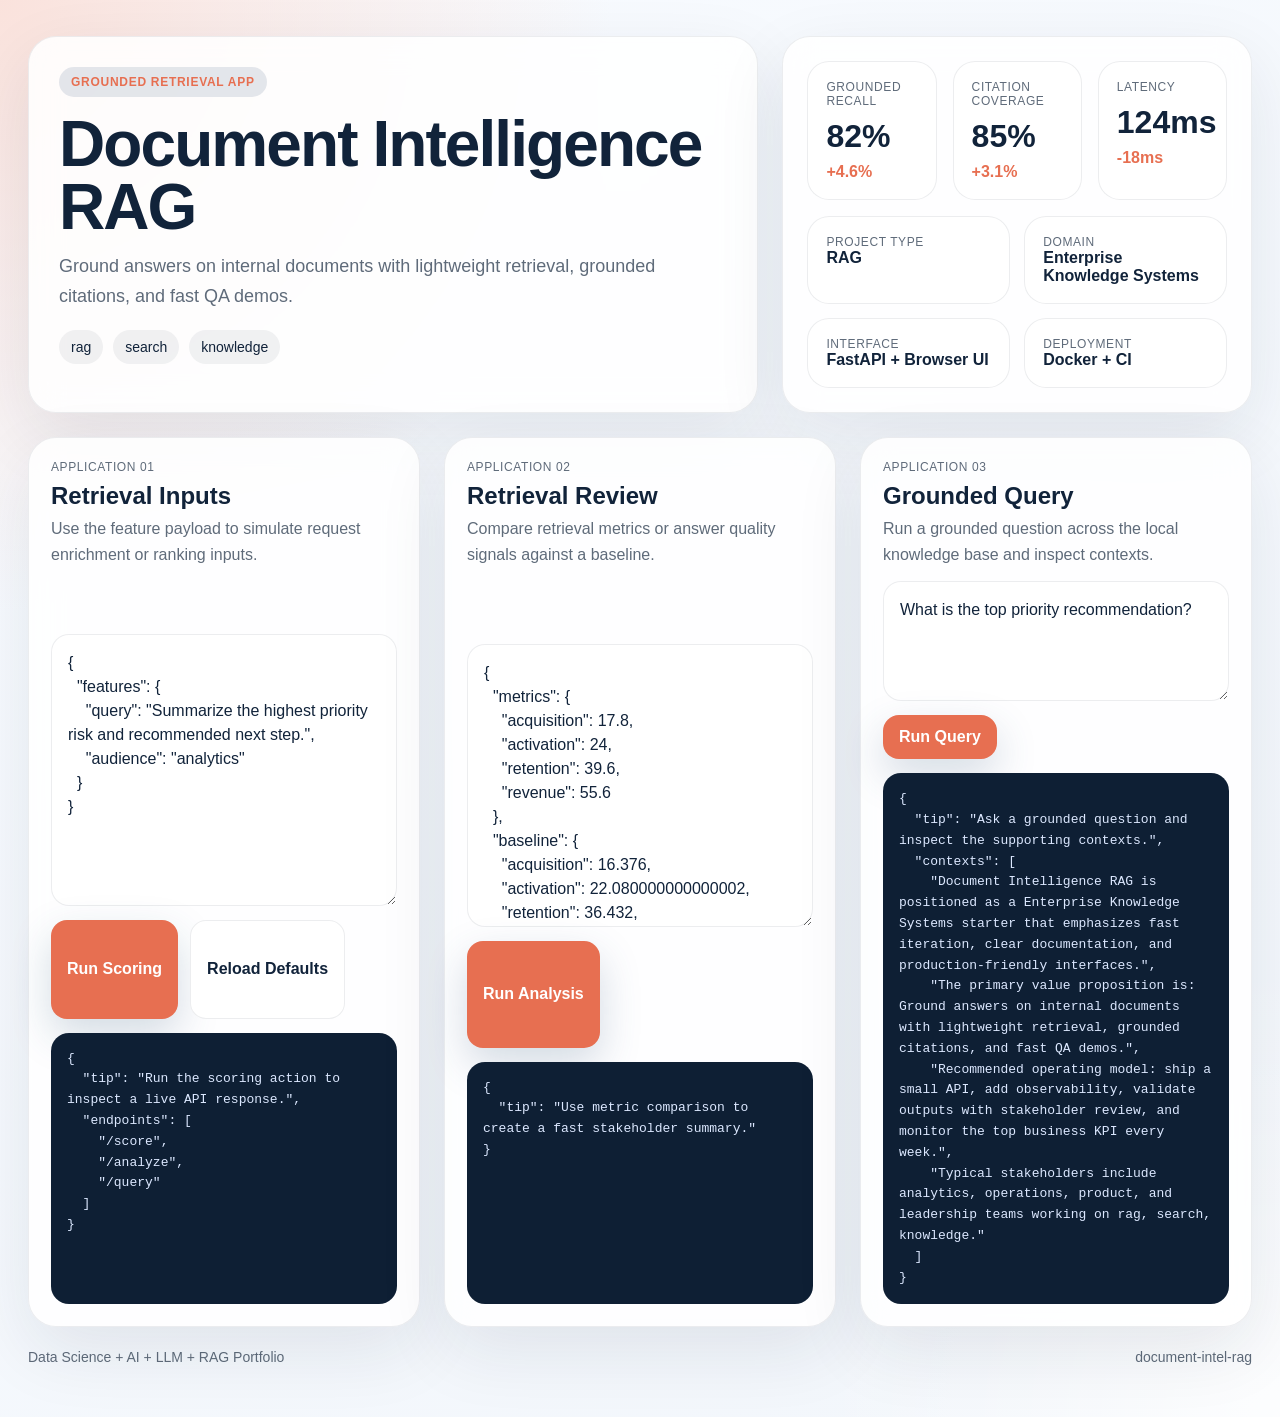
==== src/app/web/index.html @ 3b75ac01 "Publish production-ready portfolio project" ====
<!doctype html>
        <html lang="en">
        <head>
          <meta charset="utf-8">
          <meta name="viewport" content="width=device-width, initial-scale=1">
          <title>Document Intelligence RAG</title>
          <link rel="stylesheet" href="./styles.css">
          <style>:root { --accent: #e76f51; }</style>
        </head>
        <body>
          <div class="page">
            <section class="hero">
              <div class="panel hero-copy">
                <span class="eyebrow">Grounded Retrieval App</span>
                <h1 id="project-title">Document Intelligence RAG</h1>
                <p id="project-summary" class="lead">Ground answers on internal documents with lightweight retrieval, grounded citations, and fast QA demos.</p>
                <ul id="project-tags" class="tag-list">
                  <li>rag</li><li>search</li><li>knowledge</li>
                </ul>
              </div>
              <div class="panel hero-side">
                <div class="metric-grid">
                  <article class='card'><span>Grounded Recall</span><strong>82%</strong><em>+4.6%</em></article>
<article class='card'><span>Citation Coverage</span><strong>85%</strong><em>+3.1%</em></article>
<article class='card'><span>Latency</span><strong>124ms</strong><em>-18ms</em></article>
                </div>
                <div class="mini-grid">
                  <article class='mini-card'><span>Project Type</span><strong>RAG</strong></article><article class='mini-card'><span>Domain</span><strong>Enterprise Knowledge Systems</strong></article><article class='mini-card'><span>Interface</span><strong>FastAPI + Browser UI</strong></article><article class='mini-card'><span>Deployment</span><strong>Docker + CI</strong></article>
                </div>
              </div>
            </section>
            <section class="app-grid">
              <article class="panel module">
                <div class="module-header">
                  <span>Application 01</span>
                  <h2>Retrieval Inputs</h2>
                  <p>Use the feature payload to simulate request enrichment or ranking inputs.</p>
                </div>
                <textarea id="score-input"></textarea>
                <div class="button-row">
                  <button id="run-score">Run Scoring</button>
                  <button id="load-defaults" class="secondary" type="button">Reload Defaults</button>
                </div>
                <pre id="score-output"></pre>
              </article>
              <article class="panel module">
                <div class="module-header">
                  <span>Application 02</span>
                  <h2>Retrieval Review</h2>
                  <p>Compare retrieval metrics or answer quality signals against a baseline.</p>
                </div>
                <textarea id="analyze-input"></textarea>
                <div class="button-row">
                  <button id="run-analyze">Run Analysis</button>
                </div>
                <pre id="analyze-output"></pre>
              </article>
              <article class="panel module">
                <div class="module-header">
                  <span>Application 03</span>
                  <h2>Grounded Query</h2>
                  <p>Run a grounded question across the local knowledge base and inspect contexts.</p>
                </div>
                <textarea id="query-input" class="query-input"></textarea>
                <div class="button-row">
                  <button id="run-query">Run Query</button>
                </div>
                <pre id="query-output"></pre>
              </article>
            </section>
            <footer class="footer">
              <span>Data Science + AI + LLM + RAG Portfolio</span>
              <span>document-intel-rag</span>
            </footer>
          </div>
          <script id="bootstrap-data" type="application/json">{"project": {"slug": "document-intel-rag", "title": "Document Intelligence RAG", "project_type": "rag", "domain": "Enterprise Knowledge Systems", "summary": "Ground answers on internal documents with lightweight retrieval, grounded citations, and fast QA demos.", "tags": ["rag", "search", "knowledge"]}, "sample_features": {"query": "Summarize the highest priority risk and recommended next step.", "audience": "analytics"}, "sample_metrics": {"acquisition": 17.8, "activation": 24.0, "retention": 39.6, "revenue": 55.6}, "sample_query": "What is the top priority recommendation?", "knowledge_base": ["Document Intelligence RAG is positioned as a Enterprise Knowledge Systems starter that emphasizes fast iteration, clear documentation, and production-friendly interfaces.", "The primary value proposition is: Ground answers on internal documents with lightweight retrieval, grounded citations, and fast QA demos.", "Recommended operating model: ship a small API, add observability, validate outputs with stakeholder review, and monitor the top business KPI every week.", "Typical stakeholders include analytics, operations, product, and leadership teams working on rag, search, knowledge."], "dashboard_metrics": [{"label": "Grounded Recall", "value": "82%", "delta": "+4.6%"}, {"label": "Citation Coverage", "value": "85%", "delta": "+3.1%"}, {"label": "Latency", "value": "124ms", "delta": "-18ms"}]}</script>
          <script src="./app.js"></script>
        </body>
        </html>
---- src/app/web/styles.css ----
:root {
  --accent: #3d5a80;
  --accent-soft: rgba(61, 90, 128, 0.14);
  --bg: #f2f6fb;
  --card: rgba(255, 255, 255, 0.86);
  --line: rgba(16, 32, 51, 0.08);
  --ink: #11233a;
  --muted: #5f6b7a;
  --success: #2a9d8f;
}
* { box-sizing: border-box; }
html, body { margin: 0; min-height: 100%; }
body {
  font-family: "Avenir Next", "Segoe UI", sans-serif;
  color: var(--ink);
  background:
    radial-gradient(circle at top left, color-mix(in srgb, var(--accent) 20%, white), transparent 32%),
    radial-gradient(circle at bottom right, rgba(255,255,255,0.82), transparent 24%),
    linear-gradient(145deg, #f8fbff, var(--bg));
}
.page {
  max-width: 1320px;
  margin: 0 auto;
  padding: 36px 28px 52px;
}
.hero {
  display: grid;
  grid-template-columns: 1.4fr 0.9fr;
  gap: 24px;
  margin-bottom: 24px;
}
.panel {
  background: var(--card);
  border: 1px solid var(--line);
  border-radius: 28px;
  box-shadow: 0 24px 70px rgba(17, 35, 58, 0.09);
  backdrop-filter: blur(16px);
}
.hero-copy {
  padding: 30px;
}
.eyebrow {
  display: inline-flex;
  align-items: center;
  gap: 8px;
  padding: 8px 12px;
  background: var(--accent-soft);
  color: var(--accent);
  border-radius: 999px;
  text-transform: uppercase;
  letter-spacing: 0.06em;
  font-size: 12px;
  font-weight: 700;
}
h1 {
  margin: 16px 0 14px;
  font-size: clamp(2.2rem, 5vw, 4rem);
  line-height: 0.98;
  letter-spacing: -0.03em;
}
.lead {
  font-size: 18px;
  line-height: 1.65;
  color: var(--muted);
  max-width: 60ch;
  margin: 0;
}
.tag-list {
  display: flex;
  flex-wrap: wrap;
  gap: 10px;
  list-style: none;
  margin: 18px 0 0;
  padding: 0;
}
.tag-list li {
  padding: 9px 12px;
  border-radius: 999px;
  background: rgba(17, 35, 58, 0.06);
  color: var(--ink);
  font-size: 14px;
}
.hero-side {
  padding: 24px;
  display: grid;
  gap: 16px;
  align-content: space-between;
}
.metric-grid {
  display: grid;
  grid-template-columns: repeat(3, minmax(0, 1fr));
  gap: 16px;
}
.metric-card,
.mini-card,
.card {
  background: white;
  border: 1px solid var(--line);
  border-radius: 22px;
  padding: 18px;
}
.metric-card span,
.card span,
.mini-card span,
.module-header span {
  display: block;
  color: var(--muted);
  text-transform: uppercase;
  letter-spacing: 0.05em;
  font-size: 12px;
}
.metric-card strong,
.card strong {
  display: block;
  font-size: 32px;
  margin-top: 10px;
}
.metric-card em,
.card em {
  display: inline-block;
  margin-top: 8px;
  font-style: normal;
  color: var(--accent);
  font-weight: 700;
}
.mini-grid {
  display: grid;
  grid-template-columns: repeat(2, minmax(0, 1fr));
  gap: 14px;
}
.app-grid {
  display: grid;
  grid-template-columns: repeat(3, minmax(0, 1fr));
  gap: 24px;
}
.module {
  padding: 22px;
  display: grid;
  gap: 14px;
}
.module-header h2 {
  margin: 8px 0 6px;
  font-size: 24px;
}
.module-header p {
  margin: 0;
  color: var(--muted);
  line-height: 1.6;
}
textarea, input, button {
  font: inherit;
}
textarea {
  width: 100%;
  min-height: 220px;
  resize: vertical;
  border: 1px solid var(--line);
  border-radius: 18px;
  padding: 16px;
  background: rgba(255,255,255,0.92);
  color: var(--ink);
  line-height: 1.5;
}
.query-input {
  min-height: 120px;
}
button {
  border: 0;
  border-radius: 16px;
  background: var(--accent);
  color: white;
  padding: 13px 16px;
  font-weight: 700;
  cursor: pointer;
  box-shadow: 0 16px 40px rgba(61, 90, 128, 0.22);
}
button.secondary {
  background: white;
  color: var(--ink);
  border: 1px solid var(--line);
  box-shadow: none;
}
.button-row {
  display: flex;
  gap: 12px;
  flex-wrap: wrap;
}
pre {
  margin: 0;
  white-space: pre-wrap;
  word-break: break-word;
  background: #0e1f34;
  color: #dce8ff;
  border-radius: 18px;
  padding: 16px;
  min-height: 180px;
  font-size: 13px;
  line-height: 1.6;
  overflow: auto;
}
.footer {
  display: flex;
  justify-content: space-between;
  margin-top: 22px;
  color: var(--muted);
  font-size: 14px;
}
@media (max-width: 1080px) {
  .hero, .app-grid { grid-template-columns: 1fr; }
  .metric-grid { grid-template-columns: 1fr; }
}
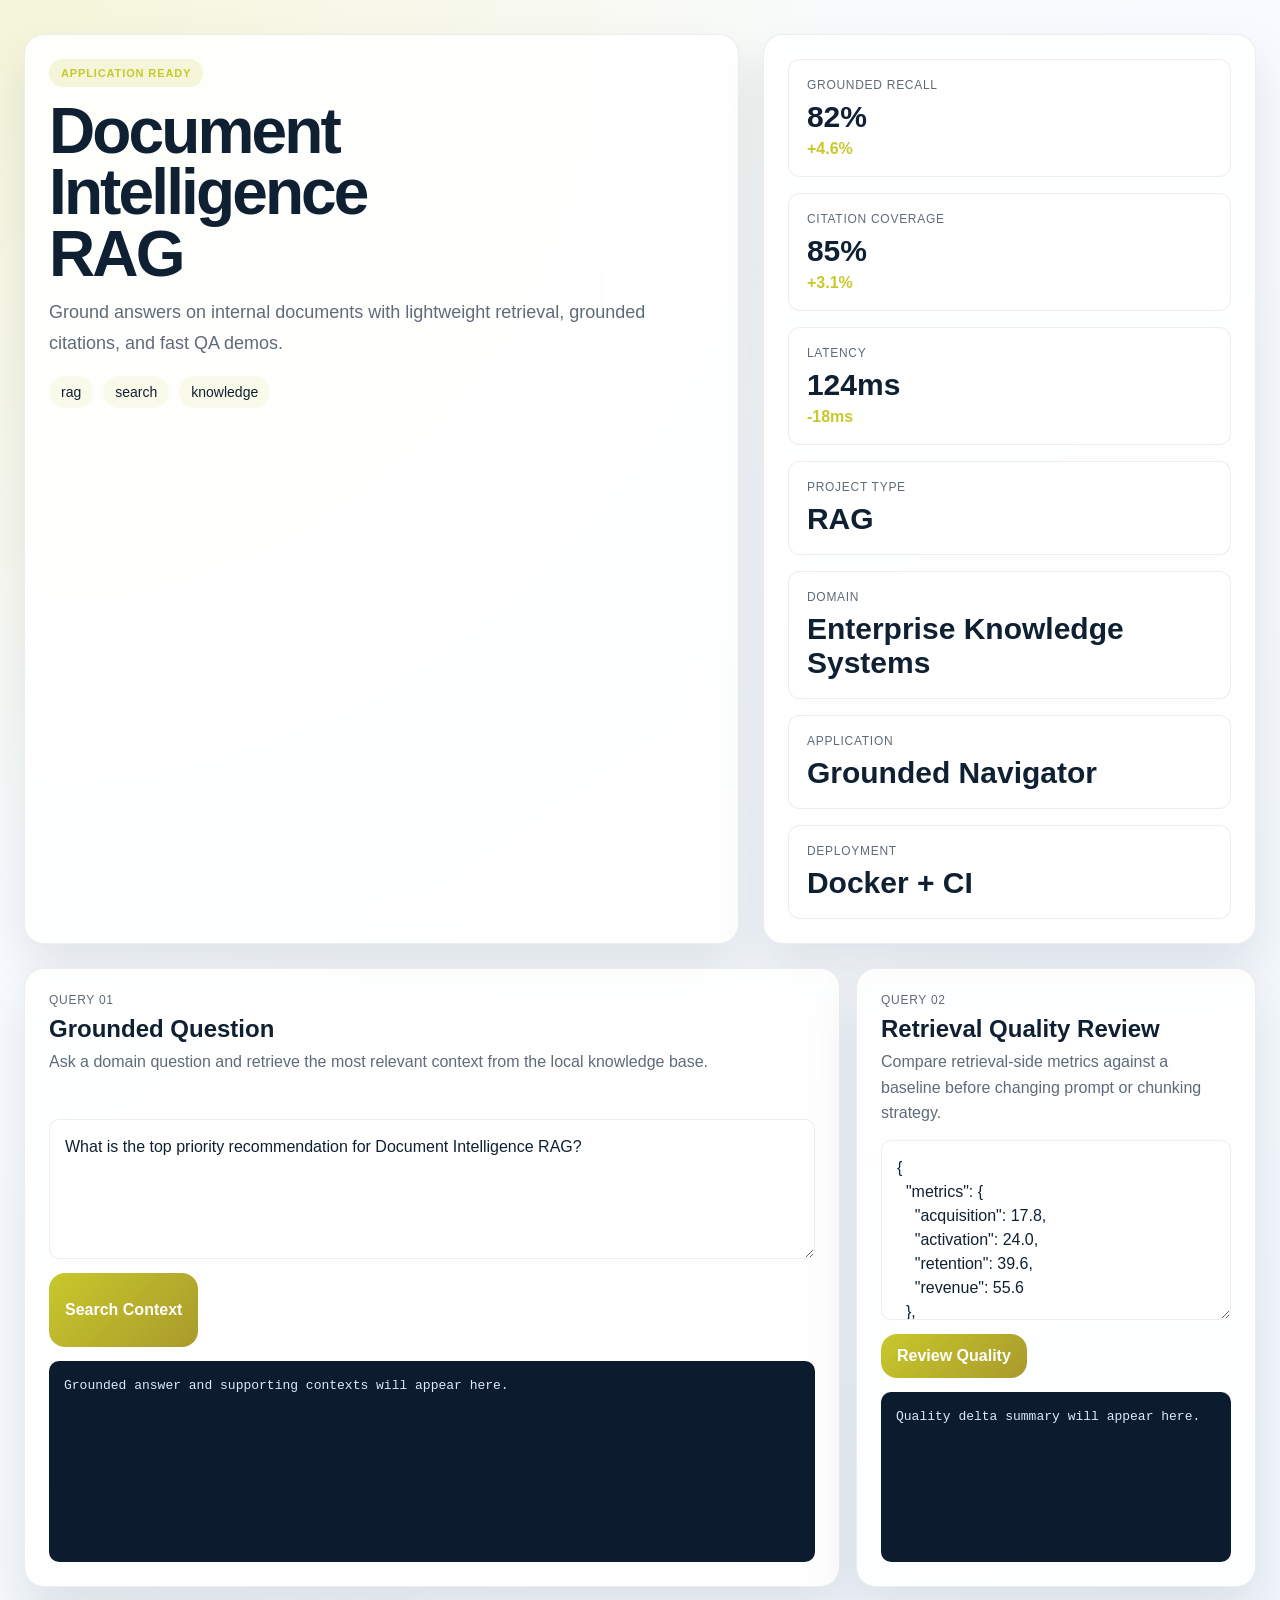
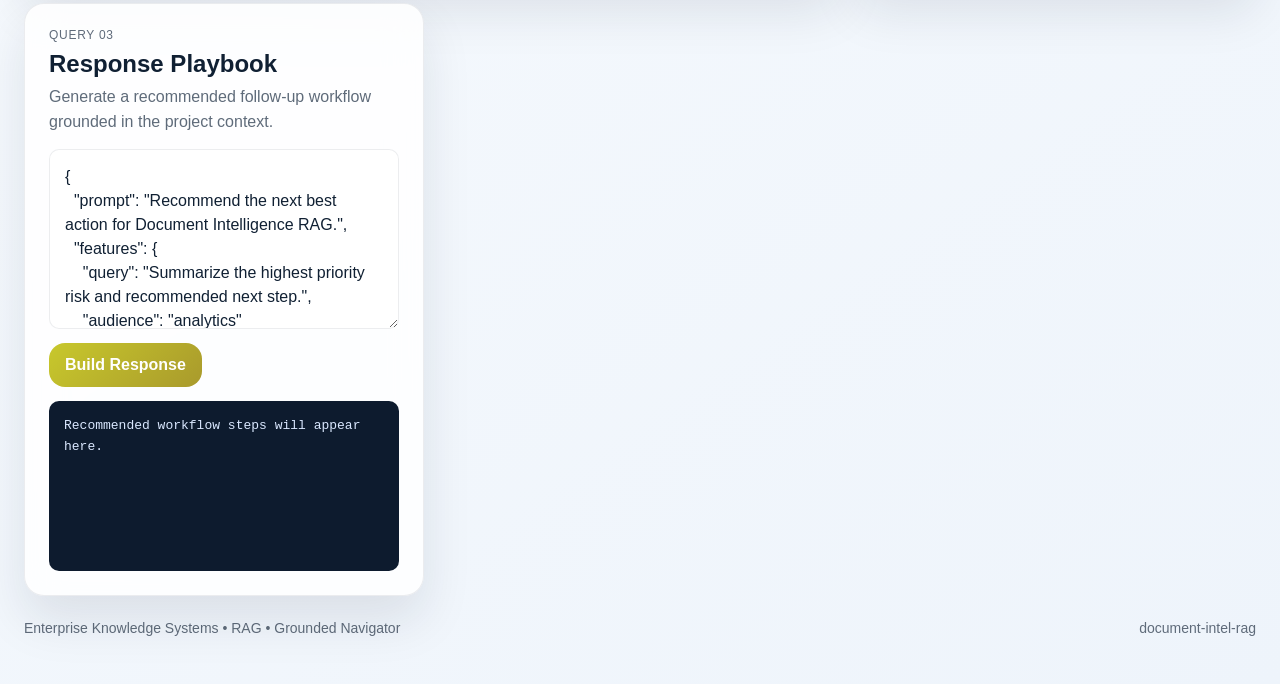
==== commit 909f9590: "Publish production-ready portfolio project" ====
--- a/src/app/web/index.html
+++ b/src/app/web/index.html
@@ -6,13 +6,12 @@
           <meta name="viewport" content="width=device-width, initial-scale=1">
           <title>Document Intelligence RAG</title>
           <link rel="stylesheet" href="./styles.css">
-          <style>:root { --accent: #e76f51; }</style>
         </head>
-        <body>
-          <div class="page">
+        <body class="surface-mist">
+          <div class="page layout-horizon eyebrow-solid headline-compact modules-3 hero-align-left">
             <section class="hero">
               <div class="panel hero-copy">
-                <span class="eyebrow">Grounded Retrieval App</span>
+                <span class="eyebrow" data-health>Grounded Navigator</span>
                 <h1 id="project-title">Document Intelligence RAG</h1>
                 <p id="project-summary" class="lead">Ground answers on internal documents with lightweight retrieval, grounded citations, and fast QA demos.</p>
                 <ul id="project-tags" class="tag-list">
@@ -26,55 +25,79 @@
 <article class='card'><span>Latency</span><strong>124ms</strong><em>-18ms</em></article>
                 </div>
                 <div class="mini-grid">
-                  <article class='mini-card'><span>Project Type</span><strong>RAG</strong></article><article class='mini-card'><span>Domain</span><strong>Enterprise Knowledge Systems</strong></article><article class='mini-card'><span>Interface</span><strong>FastAPI + Browser UI</strong></article><article class='mini-card'><span>Deployment</span><strong>Docker + CI</strong></article>
+                  <article class='mini-card'><span>Project Type</span><strong>RAG</strong></article><article class='mini-card'><span>Domain</span><strong>Enterprise Knowledge Systems</strong></article><article class='mini-card'><span>Application</span><strong>Grounded Navigator</strong></article><article class='mini-card'><span>Deployment</span><strong>Docker + CI</strong></article>
                 </div>
               </div>
             </section>
             <section class="app-grid">
-              <article class="panel module">
-                <div class="module-header">
-                  <span>Application 01</span>
-                  <h2>Retrieval Inputs</h2>
-                  <p>Use the feature payload to simulate request enrichment or ranking inputs.</p>
-                </div>
-                <textarea id="score-input"></textarea>
-                <div class="button-row">
-                  <button id="run-score">Run Scoring</button>
-                  <button id="load-defaults" class="secondary" type="button">Reload Defaults</button>
-                </div>
-                <pre id="score-output"></pre>
-              </article>
-              <article class="panel module">
-                <div class="module-header">
-                  <span>Application 02</span>
-                  <h2>Retrieval Review</h2>
-                  <p>Compare retrieval metrics or answer quality signals against a baseline.</p>
-                </div>
-                <textarea id="analyze-input"></textarea>
-                <div class="button-row">
-                  <button id="run-analyze">Run Analysis</button>
-                </div>
-                <pre id="analyze-output"></pre>
-              </article>
-              <article class="panel module">
-                <div class="module-header">
-                  <span>Application 03</span>
-                  <h2>Grounded Query</h2>
-                  <p>Run a grounded question across the local knowledge base and inspect contexts.</p>
-                </div>
-                <textarea id="query-input" class="query-input"></textarea>
-                <div class="button-row">
-                  <button id="run-query">Run Query</button>
-                </div>
-                <pre id="query-output"></pre>
-              </article>
+              <article class="panel module js-module span-wide">
+  <div class="module-header">
+    <span>Query 01</span>
+    <h2>Grounded Question</h2>
+    <p>Ask a domain question and retrieve the most relevant context from the local knowledge base.</p>
+  </div>
+  <textarea class="js-input module-input-text">What is the top priority recommendation for Document Intelligence RAG?</textarea>
+  <div class="button-row">
+    <button class="js-run" data-endpoint="/query" data-input-mode="text">Search Context</button>
+  </div>
+  <pre class="js-output">Grounded answer and supporting contexts will appear here.</pre>
+</article>
+<article class="panel module js-module span-normal">
+          <div class="module-header">
+            <span>Query 02</span>
+            <h2>Retrieval Quality Review</h2>
+            <p>Compare retrieval-side metrics against a baseline before changing prompt or chunking strategy.</p>
+          </div>
+          <textarea class="js-input">{
+  &quot;metrics&quot;: {
+    &quot;acquisition&quot;: 17.8,
+    &quot;activation&quot;: 24.0,
+    &quot;retention&quot;: 39.6,
+    &quot;revenue&quot;: 55.6
+  },
+  &quot;baseline&quot;: {
+    &quot;acquisition&quot;: 16.38,
+    &quot;activation&quot;: 22.08,
+    &quot;retention&quot;: 36.43,
+    &quot;revenue&quot;: 51.15
+  }
+}</textarea>
+          <div class="button-row">
+            <button class="js-run" data-endpoint="/analyze" data-input-mode="json">Review Quality</button>
+          </div>
+          <pre class="js-output">Quality delta summary will appear here.</pre>
+        </article>
+<article class="panel module js-module span-normal">
+          <div class="module-header">
+            <span>Query 03</span>
+            <h2>Response Playbook</h2>
+            <p>Generate a recommended follow-up workflow grounded in the project context.</p>
+          </div>
+          <textarea class="js-input">{
+  &quot;prompt&quot;: &quot;Recommend the next best action for Document Intelligence RAG.&quot;,
+  &quot;features&quot;: {
+    &quot;query&quot;: &quot;Summarize the highest priority risk and recommended next step.&quot;,
+    &quot;audience&quot;: &quot;analytics&quot;
+  },
+  &quot;metrics&quot;: {
+    &quot;acquisition&quot;: 17.8,
+    &quot;activation&quot;: 24.0,
+    &quot;retention&quot;: 39.6,
+    &quot;revenue&quot;: 55.6
+  }
+}</textarea>
+          <div class="button-row">
+            <button class="js-run" data-endpoint="/recommend" data-input-mode="json">Build Response</button>
+          </div>
+          <pre class="js-output">Recommended workflow steps will appear here.</pre>
+        </article>
             </section>
             <footer class="footer">
-              <span>Data Science + AI + LLM + RAG Portfolio</span>
+              <span>Enterprise Knowledge Systems • RAG • Grounded Navigator</span>
               <span>document-intel-rag</span>
             </footer>
           </div>
-          <script id="bootstrap-data" type="application/json">{"project": {"slug": "document-intel-rag", "title": "Document Intelligence RAG", "project_type": "rag", "domain": "Enterprise Knowledge Systems", "summary": "Ground answers on internal documents with lightweight retrieval, grounded citations, and fast QA demos.", "tags": ["rag", "search", "knowledge"]}, "sample_features": {"query": "Summarize the highest priority risk and recommended next step.", "audience": "analytics"}, "sample_metrics": {"acquisition": 17.8, "activation": 24.0, "retention": 39.6, "revenue": 55.6}, "sample_query": "What is the top priority recommendation?", "knowledge_base": ["Document Intelligence RAG is positioned as a Enterprise Knowledge Systems starter that emphasizes fast iteration, clear documentation, and production-friendly interfaces.", "The primary value proposition is: Ground answers on internal documents with lightweight retrieval, grounded citations, and fast QA demos.", "Recommended operating model: ship a small API, add observability, validate outputs with stakeholder review, and monitor the top business KPI every week.", "Typical stakeholders include analytics, operations, product, and leadership teams working on rag, search, knowledge."], "dashboard_metrics": [{"label": "Grounded Recall", "value": "82%", "delta": "+4.6%"}, {"label": "Citation Coverage", "value": "85%", "delta": "+3.1%"}, {"label": "Latency", "value": "124ms", "delta": "-18ms"}]}</script>
+          <script id="bootstrap-data" type="application/json">{"project": {"slug": "document-intel-rag", "title": "Document Intelligence RAG", "project_type": "rag", "domain": "Enterprise Knowledge Systems", "summary": "Ground answers on internal documents with lightweight retrieval, grounded citations, and fast QA demos.", "tags": ["rag", "search", "knowledge"]}, "app_archetype": "navigator", "ui_profile": {"layout": "horizon", "surface": "mist", "font_stack": "\"Manrope\", \"Segoe UI\", sans-serif", "radius": 20, "shadow": 50, "eyebrow_style": "solid", "module_columns": 3, "hero_align": "left", "headline_mode": "compact"}, "app_modules": [{"label": "Query 01", "title": "Grounded Question", "description": "Ask a domain question and retrieve the most relevant context from the local knowledge base.", "endpoint": "/query", "input_mode": "text", "cta": "Search Context", "prefill": "What is the top priority recommendation for Document Intelligence RAG?", "hint": "Grounded answer and supporting contexts will appear here.", "span": "wide"}, {"label": "Query 02", "title": "Retrieval Quality Review", "description": "Compare retrieval-side metrics against a baseline before changing prompt or chunking strategy.", "endpoint": "/analyze", "input_mode": "json", "cta": "Review Quality", "prefill": "{\n  \"metrics\": {\n    \"acquisition\": 17.8,\n    \"activation\": 24.0,\n    \"retention\": 39.6,\n    \"revenue\": 55.6\n  },\n  \"baseline\": {\n    \"acquisition\": 16.38,\n    \"activation\": 22.08,\n    \"retention\": 36.43,\n    \"revenue\": 51.15\n  }\n}", "hint": "Quality delta summary will appear here.", "span": "normal"}, {"label": "Query 03", "title": "Response Playbook", "description": "Generate a recommended follow-up workflow grounded in the project context.", "endpoint": "/recommend", "input_mode": "json", "cta": "Build Response", "prefill": "{\n  \"prompt\": \"Recommend the next best action for Document Intelligence RAG.\",\n  \"features\": {\n    \"query\": \"Summarize the highest priority risk and recommended next step.\",\n    \"audience\": \"analytics\"\n  },\n  \"metrics\": {\n    \"acquisition\": 17.8,\n    \"activation\": 24.0,\n    \"retention\": 39.6,\n    \"revenue\": 55.6\n  }\n}", "hint": "Recommended workflow steps will appear here.", "span": "normal"}], "sample_features": {"query": "Summarize the highest priority risk and recommended next step.", "audience": "analytics"}, "sample_metrics": {"acquisition": 17.8, "activation": 24.0, "retention": 39.6, "revenue": 55.6}, "knowledge_base": ["Document Intelligence RAG is positioned as a Enterprise Knowledge Systems starter that emphasizes fast iteration, clear documentation, and production-friendly interfaces.", "The primary value proposition is: Ground answers on internal documents with lightweight retrieval, grounded citations, and fast QA demos.", "Recommended operating model: ship a small API, add observability, validate outputs with stakeholder review, and monitor the top business KPI every week.", "Typical stakeholders include analytics, operations, product, and leadership teams working on rag, search, knowledge."], "dashboard_metrics": [{"label": "Grounded Recall", "value": "82%", "delta": "+4.6%"}, {"label": "Citation Coverage", "value": "85%", "delta": "+3.1%"}, {"label": "Latency", "value": "124ms", "delta": "-18ms"}]}</script>
           <script src="./app.js"></script>
         </body>
         </html>
--- a/src/app/web/styles.css
+++ b/src/app/web/styles.css
@@ -1,141 +1,185 @@
 
 :root {
-  --accent: #3d5a80;
-  --accent-soft: rgba(61, 90, 128, 0.14);
-  --bg: #f2f6fb;
+  --accent: #c8c82c;
+  --accent-2: #a99a2c;
+  --accent-soft: color-mix(in srgb, var(--accent) 18%, white);
+  --radius: 20px;
+  --shadow-size: 50px;
+  --font-stack: "Manrope", "Segoe UI", sans-serif;
+  --bg: #f4f7fb;
   --card: rgba(255, 255, 255, 0.86);
   --line: rgba(16, 32, 51, 0.08);
-  --ink: #11233a;
+  --ink: #102033;
   --muted: #5f6b7a;
-  --success: #2a9d8f;
+  --output-bg: #0d1b2e;
+  --output-ink: #dae8ff;
 }
 * { box-sizing: border-box; }
 html, body { margin: 0; min-height: 100%; }
 body {
-  font-family: "Avenir Next", "Segoe UI", sans-serif;
+  font-family: var(--font-stack);
   color: var(--ink);
-  background:
-    radial-gradient(circle at top left, color-mix(in srgb, var(--accent) 20%, white), transparent 32%),
-    radial-gradient(circle at bottom right, rgba(255,255,255,0.82), transparent 24%),
-    linear-gradient(145deg, #f8fbff, var(--bg));
+  background: linear-gradient(145deg, #f8fbff, var(--bg));
+}
+body.surface-mist {
+  --bg: #eef4fb;
+  background:
+    radial-gradient(circle at top left, color-mix(in srgb, var(--accent) 18%, white), transparent 34%),
+    linear-gradient(145deg, #fbfdff, var(--bg));
+}
+body.surface-aurora {
+  --bg: #edf1ff;
+  background:
+    radial-gradient(circle at 0% 0%, color-mix(in srgb, var(--accent) 22%, white), transparent 38%),
+    radial-gradient(circle at 100% 100%, color-mix(in srgb, var(--accent-2) 20%, white), transparent 28%),
+    linear-gradient(135deg, #f7f8ff, var(--bg));
+}
+body.surface-sand {
+  --bg: #f5efe8;
+  --card: rgba(255, 251, 246, 0.9);
+  background:
+    linear-gradient(135deg, rgba(255,255,255,0.82), rgba(245, 239, 232, 0.98)),
+    radial-gradient(circle at top right, color-mix(in srgb, var(--accent) 16%, white), transparent 32%);
+}
+body.surface-slate {
+  --bg: #ecf0f7;
+  --card: rgba(248, 250, 255, 0.88);
+  background:
+    linear-gradient(160deg, #f7f9fc, var(--bg)),
+    radial-gradient(circle at bottom left, color-mix(in srgb, var(--accent-2) 16%, white), transparent 34%);
+}
+body.surface-paper {
+  --bg: #f8f8f4;
+  --card: rgba(255,255,255,0.93);
+  background:
+    linear-gradient(180deg, #fffefb, var(--bg));
+}
+body.surface-ink {
+  --bg: #0f1726;
+  --card: rgba(15, 23, 38, 0.88);
+  --line: rgba(226, 238, 255, 0.1);
+  --ink: #f5f8ff;
+  --muted: #b4c0cf;
+  --output-bg: rgba(255,255,255,0.06);
+  --output-ink: #f5f8ff;
+  background:
+    radial-gradient(circle at top left, color-mix(in srgb, var(--accent) 28%, transparent), transparent 42%),
+    linear-gradient(145deg, #09111d, var(--bg));
 }
 .page {
-  max-width: 1320px;
+  max-width: 1360px;
   margin: 0 auto;
-  padding: 36px 28px 52px;
-}
-.hero {
-  display: grid;
-  grid-template-columns: 1.4fr 0.9fr;
+  padding: 34px 24px 48px;
+  display: grid;
   gap: 24px;
-  margin-bottom: 24px;
 }
 .panel {
   background: var(--card);
   border: 1px solid var(--line);
-  border-radius: 28px;
-  box-shadow: 0 24px 70px rgba(17, 35, 58, 0.09);
-  backdrop-filter: blur(16px);
-}
-.hero-copy {
-  padding: 30px;
+  border-radius: var(--radius);
+  box-shadow: 0 24px var(--shadow-size) rgba(16, 32, 51, 0.1);
+  backdrop-filter: blur(18px);
+}
+.hero {
+  display: grid;
+  gap: 24px;
+}
+.hero-copy,
+.hero-side,
+.module {
+  padding: 24px;
 }
 .eyebrow {
   display: inline-flex;
   align-items: center;
   gap: 8px;
   padding: 8px 12px;
+  border-radius: 999px;
   background: var(--accent-soft);
   color: var(--accent);
-  border-radius: 999px;
   text-transform: uppercase;
-  letter-spacing: 0.06em;
-  font-size: 12px;
-  font-weight: 700;
+  letter-spacing: 0.08em;
+  font-size: 11px;
+  font-weight: 800;
+}
+.page.eyebrow-outline .eyebrow {
+  background: transparent;
+  border: 1px solid color-mix(in srgb, var(--accent) 40%, white);
+}
+.page.eyebrow-soft .eyebrow {
+  background: color-mix(in srgb, var(--accent) 12%, white);
+  color: color-mix(in srgb, var(--accent) 82%, black);
 }
 h1 {
-  margin: 16px 0 14px;
-  font-size: clamp(2.2rem, 5vw, 4rem);
-  line-height: 0.98;
-  letter-spacing: -0.03em;
-}
+  margin: 14px 0 12px;
+  font-size: clamp(2.2rem, 5vw, 4.4rem);
+  line-height: 0.96;
+  letter-spacing: -0.045em;
+}
+.page.headline-compact h1 { max-width: 10ch; }
+.page.headline-tall h1 { line-height: 1.03; font-size: clamp(2.4rem, 5vw, 4.8rem); }
 .lead {
+  margin: 0;
   font-size: 18px;
-  line-height: 1.65;
+  line-height: 1.68;
   color: var(--muted);
-  max-width: 60ch;
-  margin: 0;
+  max-width: 62ch;
 }
 .tag-list {
+  list-style: none;
   display: flex;
   flex-wrap: wrap;
   gap: 10px;
-  list-style: none;
   margin: 18px 0 0;
   padding: 0;
 }
 .tag-list li {
-  padding: 9px 12px;
+  padding: 8px 12px;
   border-radius: 999px;
-  background: rgba(17, 35, 58, 0.06);
+  background: color-mix(in srgb, var(--accent) 10%, white);
   color: var(--ink);
   font-size: 14px;
 }
 .hero-side {
-  padding: 24px;
   display: grid;
   gap: 16px;
-  align-content: space-between;
-}
-.metric-grid {
-  display: grid;
-  grid-template-columns: repeat(3, minmax(0, 1fr));
+}
+.metric-grid,
+.mini-grid,
+.app-grid {
+  display: grid;
   gap: 16px;
 }
-.metric-card,
-.mini-card,
-.card {
-  background: white;
+.card,
+.mini-card {
+  background: color-mix(in srgb, var(--card) 92%, white);
   border: 1px solid var(--line);
-  border-radius: 22px;
+  border-radius: calc(var(--radius) - 8px);
   padding: 18px;
 }
-.metric-card span,
 .card span,
 .mini-card span,
 .module-header span {
   display: block;
   color: var(--muted);
   text-transform: uppercase;
-  letter-spacing: 0.05em;
+  letter-spacing: 0.06em;
   font-size: 12px;
 }
-.metric-card strong,
-.card strong {
+.card strong,
+.mini-card strong {
   display: block;
-  font-size: 32px;
-  margin-top: 10px;
-}
-.metric-card em,
+  margin-top: 8px;
+  font-size: 30px;
+}
 .card em {
   display: inline-block;
-  margin-top: 8px;
+  margin-top: 6px;
   font-style: normal;
   color: var(--accent);
   font-weight: 700;
 }
-.mini-grid {
-  display: grid;
-  grid-template-columns: repeat(2, minmax(0, 1fr));
-  gap: 14px;
-}
-.app-grid {
-  display: grid;
-  grid-template-columns: repeat(3, minmax(0, 1fr));
-  gap: 24px;
-}
 .module {
-  padding: 22px;
   display: grid;
   gap: 14px;
 }
@@ -148,65 +192,157 @@
   color: var(--muted);
   line-height: 1.6;
 }
-textarea, input, button {
+textarea,
+button {
   font: inherit;
 }
 textarea {
   width: 100%;
-  min-height: 220px;
+  min-height: 180px;
   resize: vertical;
   border: 1px solid var(--line);
-  border-radius: 18px;
-  padding: 16px;
-  background: rgba(255,255,255,0.92);
+  border-radius: calc(var(--radius) - 10px);
+  padding: 15px;
+  background: rgba(255,255,255,0.82);
   color: var(--ink);
   line-height: 1.5;
 }
-.query-input {
-  min-height: 120px;
+body.surface-ink textarea {
+  background: rgba(255,255,255,0.05);
+}
+.module-input-text {
+  min-height: 110px;
+}
+.button-row {
+  display: flex;
+  flex-wrap: wrap;
+  gap: 10px;
 }
 button {
   border: 0;
   border-radius: 16px;
-  background: var(--accent);
+  background: linear-gradient(135deg, var(--accent), var(--accent-2));
   color: white;
   padding: 13px 16px;
   font-weight: 700;
   cursor: pointer;
-  box-shadow: 0 16px 40px rgba(61, 90, 128, 0.22);
-}
-button.secondary {
-  background: white;
-  color: var(--ink);
-  border: 1px solid var(--line);
-  box-shadow: none;
-}
-.button-row {
-  display: flex;
-  gap: 12px;
-  flex-wrap: wrap;
 }
 pre {
   margin: 0;
   white-space: pre-wrap;
   word-break: break-word;
-  background: #0e1f34;
-  color: #dce8ff;
-  border-radius: 18px;
-  padding: 16px;
-  min-height: 180px;
+  background: var(--output-bg);
+  color: var(--output-ink);
+  border-radius: calc(var(--radius) - 10px);
+  padding: 15px;
+  min-height: 170px;
+  line-height: 1.58;
   font-size: 13px;
-  line-height: 1.6;
   overflow: auto;
 }
 .footer {
   display: flex;
   justify-content: space-between;
-  margin-top: 22px;
   color: var(--muted);
   font-size: 14px;
 }
-@media (max-width: 1080px) {
-  .hero, .app-grid { grid-template-columns: 1fr; }
-  .metric-grid { grid-template-columns: 1fr; }
-}
+.page.layout-horizon .hero {
+  grid-template-columns: 1.45fr 1fr;
+  align-items: stretch;
+}
+.page.layout-horizon.modules-2 .app-grid,
+.page.layout-horizon.modules-3 .app-grid {
+  grid-template-columns: repeat(3, minmax(0, 1fr));
+}
+.page.layout-rail .hero {
+  grid-template-columns: 0.92fr 1.08fr;
+}
+.page.layout-rail .hero-copy {
+  padding-top: 34px;
+}
+.page.layout-rail .app-grid {
+  grid-template-columns: repeat(2, minmax(0, 1fr));
+}
+.page.layout-folio .hero {
+  grid-template-columns: 1fr;
+}
+.page.layout-folio .hero-copy {
+  text-align: center;
+}
+.page.layout-folio .lead {
+  margin-inline: auto;
+}
+.page.layout-folio .tag-list {
+  justify-content: center;
+}
+.page.layout-folio .metric-grid {
+  grid-template-columns: repeat(3, minmax(0, 1fr));
+}
+.page.layout-folio .mini-grid {
+  grid-template-columns: repeat(4, minmax(0, 1fr));
+}
+.page.layout-folio .app-grid {
+  grid-template-columns: repeat(2, minmax(0, 1fr));
+}
+.page.layout-board .hero {
+  grid-template-columns: 1fr;
+}
+.page.layout-board .hero-side {
+  grid-template-columns: 1.2fr 0.8fr;
+  align-items: start;
+}
+.page.layout-board .metric-grid {
+  grid-template-columns: repeat(3, minmax(0, 1fr));
+}
+.page.layout-board .app-grid {
+  grid-template-columns: repeat(4, minmax(0, 1fr));
+}
+.page.layout-stack .hero {
+  grid-template-columns: 1fr;
+}
+.page.layout-stack .hero-side {
+  grid-template-columns: repeat(2, minmax(0, 1fr));
+}
+.page.layout-stack .app-grid {
+  grid-template-columns: repeat(3, minmax(0, 1fr));
+}
+.page.layout-console .hero {
+  grid-template-columns: 1.1fr 0.9fr;
+}
+.page.layout-console .panel,
+.page.layout-console .card,
+.page.layout-console .mini-card {
+  border-radius: 18px;
+}
+.page.modules-2 .app-grid {
+  grid-template-columns: repeat(2, minmax(0, 1fr));
+}
+.module.span-wide {
+  grid-column: span 2;
+}
+.hero-align-center .hero-copy {
+  text-align: center;
+}
+.hero-align-center .lead,
+.hero-align-center .tag-list {
+  margin-inline: auto;
+  justify-content: center;
+}
+@media (max-width: 1120px) {
+  .page.layout-horizon .hero,
+  .page.layout-rail .hero,
+  .page.layout-console .hero,
+  .page.layout-board .hero-side,
+  .page.layout-folio .mini-grid,
+  .page.layout-stack .hero-side,
+  .page.modules-2 .app-grid,
+  .page.layout-board .app-grid,
+  .page.layout-stack .app-grid,
+  .page.layout-horizon.modules-3 .app-grid,
+  .page.layout-folio .app-grid {
+    grid-template-columns: 1fr;
+  }
+  .module.span-wide {
+    grid-column: auto;
+  }
+}
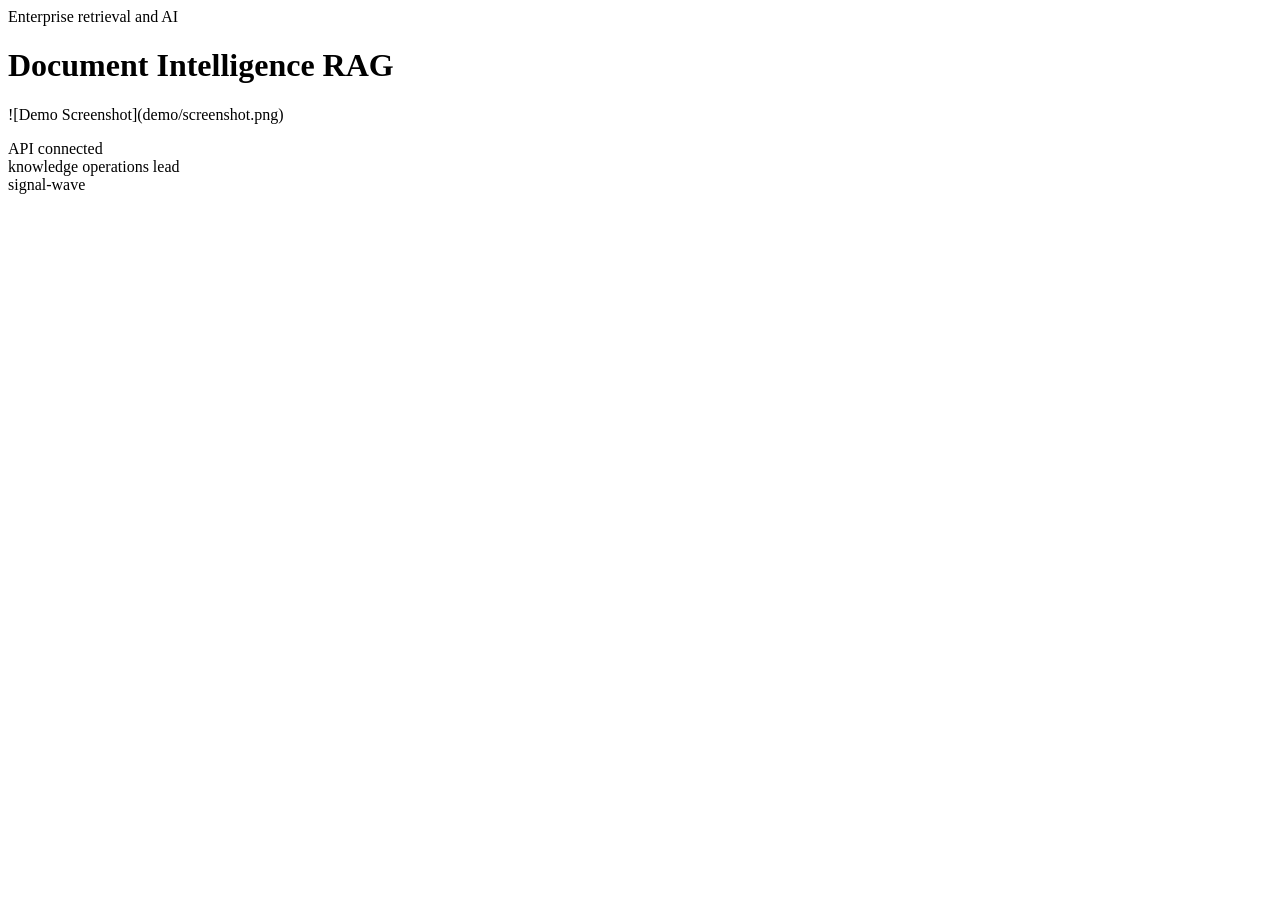
==== commit ce504bac: "Upgrade to production-grade app scaffold and 3D landing page" ====
--- a/src/app/web/index.html
+++ b/src/app/web/index.html
@@ -1,103 +1,29 @@
-
-        <!doctype html>
-        <html lang="en">
-        <head>
-          <meta charset="utf-8">
-          <meta name="viewport" content="width=device-width, initial-scale=1">
-          <title>Document Intelligence RAG</title>
-          <link rel="stylesheet" href="./styles.css">
-        </head>
-        <body class="surface-mist">
-          <div class="page layout-horizon eyebrow-solid headline-compact modules-3 hero-align-left">
-            <section class="hero">
-              <div class="panel hero-copy">
-                <span class="eyebrow" data-health>Grounded Navigator</span>
-                <h1 id="project-title">Document Intelligence RAG</h1>
-                <p id="project-summary" class="lead">Ground answers on internal documents with lightweight retrieval, grounded citations, and fast QA demos.</p>
-                <ul id="project-tags" class="tag-list">
-                  <li>rag</li><li>search</li><li>knowledge</li>
-                </ul>
-              </div>
-              <div class="panel hero-side">
-                <div class="metric-grid">
-                  <article class='card'><span>Grounded Recall</span><strong>82%</strong><em>+4.6%</em></article>
-<article class='card'><span>Citation Coverage</span><strong>85%</strong><em>+3.1%</em></article>
-<article class='card'><span>Latency</span><strong>124ms</strong><em>-18ms</em></article>
-                </div>
-                <div class="mini-grid">
-                  <article class='mini-card'><span>Project Type</span><strong>RAG</strong></article><article class='mini-card'><span>Domain</span><strong>Enterprise Knowledge Systems</strong></article><article class='mini-card'><span>Application</span><strong>Grounded Navigator</strong></article><article class='mini-card'><span>Deployment</span><strong>Docker + CI</strong></article>
-                </div>
-              </div>
-            </section>
-            <section class="app-grid">
-              <article class="panel module js-module span-wide">
-  <div class="module-header">
-    <span>Query 01</span>
-    <h2>Grounded Question</h2>
-    <p>Ask a domain question and retrieve the most relevant context from the local knowledge base.</p>
+<!DOCTYPE html>
+<html lang="en">
+<head>
+  <meta charset="UTF-8" />
+  <meta name="viewport" content="width=device-width, initial-scale=1.0" />
+  <title>Document Intelligence RAG App</title>
+  <link rel="stylesheet" href="/assets/styles.css" />
+</head>
+<body>
+  <div id="scene" class="app-scene">
+    <header class="shell hero">
+      <div>
+        <span class="eyebrow">Enterprise retrieval and AI</span>
+        <h1>Document Intelligence RAG</h1>
+        <p>![Demo Screenshot](demo/screenshot.png)</p>
+      </div>
+      <aside class="status-card">
+        <div class="pill">API connected</div>
+        <div class="pill">knowledge operations lead</div>
+        <div class="pill">signal-wave</div>
+      </aside>
+    </header>
+    <section id="metrics" class="grid metrics"></section>
+    <section id="signals" class="grid signals"></section>
   </div>
-  <textarea class="js-input module-input-text">What is the top priority recommendation for Document Intelligence RAG?</textarea>
-  <div class="button-row">
-    <button class="js-run" data-endpoint="/query" data-input-mode="text">Search Context</button>
-  </div>
-  <pre class="js-output">Grounded answer and supporting contexts will appear here.</pre>
-</article>
-<article class="panel module js-module span-normal">
-          <div class="module-header">
-            <span>Query 02</span>
-            <h2>Retrieval Quality Review</h2>
-            <p>Compare retrieval-side metrics against a baseline before changing prompt or chunking strategy.</p>
-          </div>
-          <textarea class="js-input">{
-  &quot;metrics&quot;: {
-    &quot;acquisition&quot;: 17.8,
-    &quot;activation&quot;: 24.0,
-    &quot;retention&quot;: 39.6,
-    &quot;revenue&quot;: 55.6
-  },
-  &quot;baseline&quot;: {
-    &quot;acquisition&quot;: 16.38,
-    &quot;activation&quot;: 22.08,
-    &quot;retention&quot;: 36.43,
-    &quot;revenue&quot;: 51.15
-  }
-}</textarea>
-          <div class="button-row">
-            <button class="js-run" data-endpoint="/analyze" data-input-mode="json">Review Quality</button>
-          </div>
-          <pre class="js-output">Quality delta summary will appear here.</pre>
-        </article>
-<article class="panel module js-module span-normal">
-          <div class="module-header">
-            <span>Query 03</span>
-            <h2>Response Playbook</h2>
-            <p>Generate a recommended follow-up workflow grounded in the project context.</p>
-          </div>
-          <textarea class="js-input">{
-  &quot;prompt&quot;: &quot;Recommend the next best action for Document Intelligence RAG.&quot;,
-  &quot;features&quot;: {
-    &quot;query&quot;: &quot;Summarize the highest priority risk and recommended next step.&quot;,
-    &quot;audience&quot;: &quot;analytics&quot;
-  },
-  &quot;metrics&quot;: {
-    &quot;acquisition&quot;: 17.8,
-    &quot;activation&quot;: 24.0,
-    &quot;retention&quot;: 39.6,
-    &quot;revenue&quot;: 55.6
-  }
-}</textarea>
-          <div class="button-row">
-            <button class="js-run" data-endpoint="/recommend" data-input-mode="json">Build Response</button>
-          </div>
-          <pre class="js-output">Recommended workflow steps will appear here.</pre>
-        </article>
-            </section>
-            <footer class="footer">
-              <span>Enterprise Knowledge Systems • RAG • Grounded Navigator</span>
-              <span>document-intel-rag</span>
-            </footer>
-          </div>
-          <script id="bootstrap-data" type="application/json">{"project": {"slug": "document-intel-rag", "title": "Document Intelligence RAG", "project_type": "rag", "domain": "Enterprise Knowledge Systems", "summary": "Ground answers on internal documents with lightweight retrieval, grounded citations, and fast QA demos.", "tags": ["rag", "search", "knowledge"]}, "app_archetype": "navigator", "ui_profile": {"layout": "horizon", "surface": "mist", "font_stack": "\"Manrope\", \"Segoe UI\", sans-serif", "radius": 20, "shadow": 50, "eyebrow_style": "solid", "module_columns": 3, "hero_align": "left", "headline_mode": "compact"}, "app_modules": [{"label": "Query 01", "title": "Grounded Question", "description": "Ask a domain question and retrieve the most relevant context from the local knowledge base.", "endpoint": "/query", "input_mode": "text", "cta": "Search Context", "prefill": "What is the top priority recommendation for Document Intelligence RAG?", "hint": "Grounded answer and supporting contexts will appear here.", "span": "wide"}, {"label": "Query 02", "title": "Retrieval Quality Review", "description": "Compare retrieval-side metrics against a baseline before changing prompt or chunking strategy.", "endpoint": "/analyze", "input_mode": "json", "cta": "Review Quality", "prefill": "{\n  \"metrics\": {\n    \"acquisition\": 17.8,\n    \"activation\": 24.0,\n    \"retention\": 39.6,\n    \"revenue\": 55.6\n  },\n  \"baseline\": {\n    \"acquisition\": 16.38,\n    \"activation\": 22.08,\n    \"retention\": 36.43,\n    \"revenue\": 51.15\n  }\n}", "hint": "Quality delta summary will appear here.", "span": "normal"}, {"label": "Query 03", "title": "Response Playbook", "description": "Generate a recommended follow-up workflow grounded in the project context.", "endpoint": "/recommend", "input_mode": "json", "cta": "Build Response", "prefill": "{\n  \"prompt\": \"Recommend the next best action for Document Intelligence RAG.\",\n  \"features\": {\n    \"query\": \"Summarize the highest priority risk and recommended next step.\",\n    \"audience\": \"analytics\"\n  },\n  \"metrics\": {\n    \"acquisition\": 17.8,\n    \"activation\": 24.0,\n    \"retention\": 39.6,\n    \"revenue\": 55.6\n  }\n}", "hint": "Recommended workflow steps will appear here.", "span": "normal"}], "sample_features": {"query": "Summarize the highest priority risk and recommended next step.", "audience": "analytics"}, "sample_metrics": {"acquisition": 17.8, "activation": 24.0, "retention": 39.6, "revenue": 55.6}, "knowledge_base": ["Document Intelligence RAG is positioned as a Enterprise Knowledge Systems starter that emphasizes fast iteration, clear documentation, and production-friendly interfaces.", "The primary value proposition is: Ground answers on internal documents with lightweight retrieval, grounded citations, and fast QA demos.", "Recommended operating model: ship a small API, add observability, validate outputs with stakeholder review, and monitor the top business KPI every week.", "Typical stakeholders include analytics, operations, product, and leadership teams working on rag, search, knowledge."], "dashboard_metrics": [{"label": "Grounded Recall", "value": "82%", "delta": "+4.6%"}, {"label": "Citation Coverage", "value": "85%", "delta": "+3.1%"}, {"label": "Latency", "value": "124ms", "delta": "-18ms"}]}</script>
-          <script src="./app.js"></script>
-        </body>
-        </html>
+  <script>window.PROJECT_MANIFEST = {"slug": "document-intel-rag", "title": "Document Intelligence RAG", "summary": "![Demo Screenshot](demo/screenshot.png)", "domain": "Enterprise retrieval and AI", "audience": "knowledge operations lead", "promise": "Turn retrieval systems into grounded operator tools instead of generic chat demos.", "hero": ["Production-grade app scaffold with API, CI, tests, Docker, and GitHub Pages landing.", "3D landing surface designed for GitHub Pages and recruiter-friendly storytelling.", "App backend structured for local or container deployment without changing the product narrative."], "kpis": [{"label": "Workflow clarity", "value": "84%", "note": "Operator actions mapped to product stages"}, {"label": "Deployment posture", "value": "API + Docker", "note": "Local and containerized startup paths"}, {"label": "Presentation layer", "value": "3D Pages ready", "note": "Static GitHub landing page included"}], "stages": ["ingest", "validate", "analyze", "decide", "monitor"], "cards": [{"title": "Operator cockpit", "body": "One-screen surface for the knowledge operations lead to understand what matters first."}, {"title": "API contract", "body": "Structured endpoints for health, manifest, readiness, and showcase data."}, {"title": "Deployment path", "body": "Repository includes Docker, Compose, CI workflow, and a Pages-ready landing surface."}], "scene": "signal-wave", "theme": {"bg": "#08100e", "surface": "#101d1a", "ink": "#ebfff8", "muted": "#8eb5a6", "accent": "#4ce0b3", "accent2": "#8fb8ff"}, "pages_url": "https://r-behera.github.io/document-intel-rag/", "api_examples": {"health": {"status": "ok", "project": "document-intel-rag"}, "readiness": {"api": "ready", "landing_page": "docs/index.html", "container": "Dockerfile present"}, "signals": [{"name": "Decision coverage", "status": "strong", "detail": "App and landing narrative aligned"}, {"name": "Operator context", "status": "strong", "detail": "Primary user anchored as knowledge operations lead"}, {"name": "Delivery path", "status": "ready", "detail": "Pages + containerized app scaffold generated"}]}};</script>
+  <script src="/assets/app.js"></script>
+</body>
+</html>
